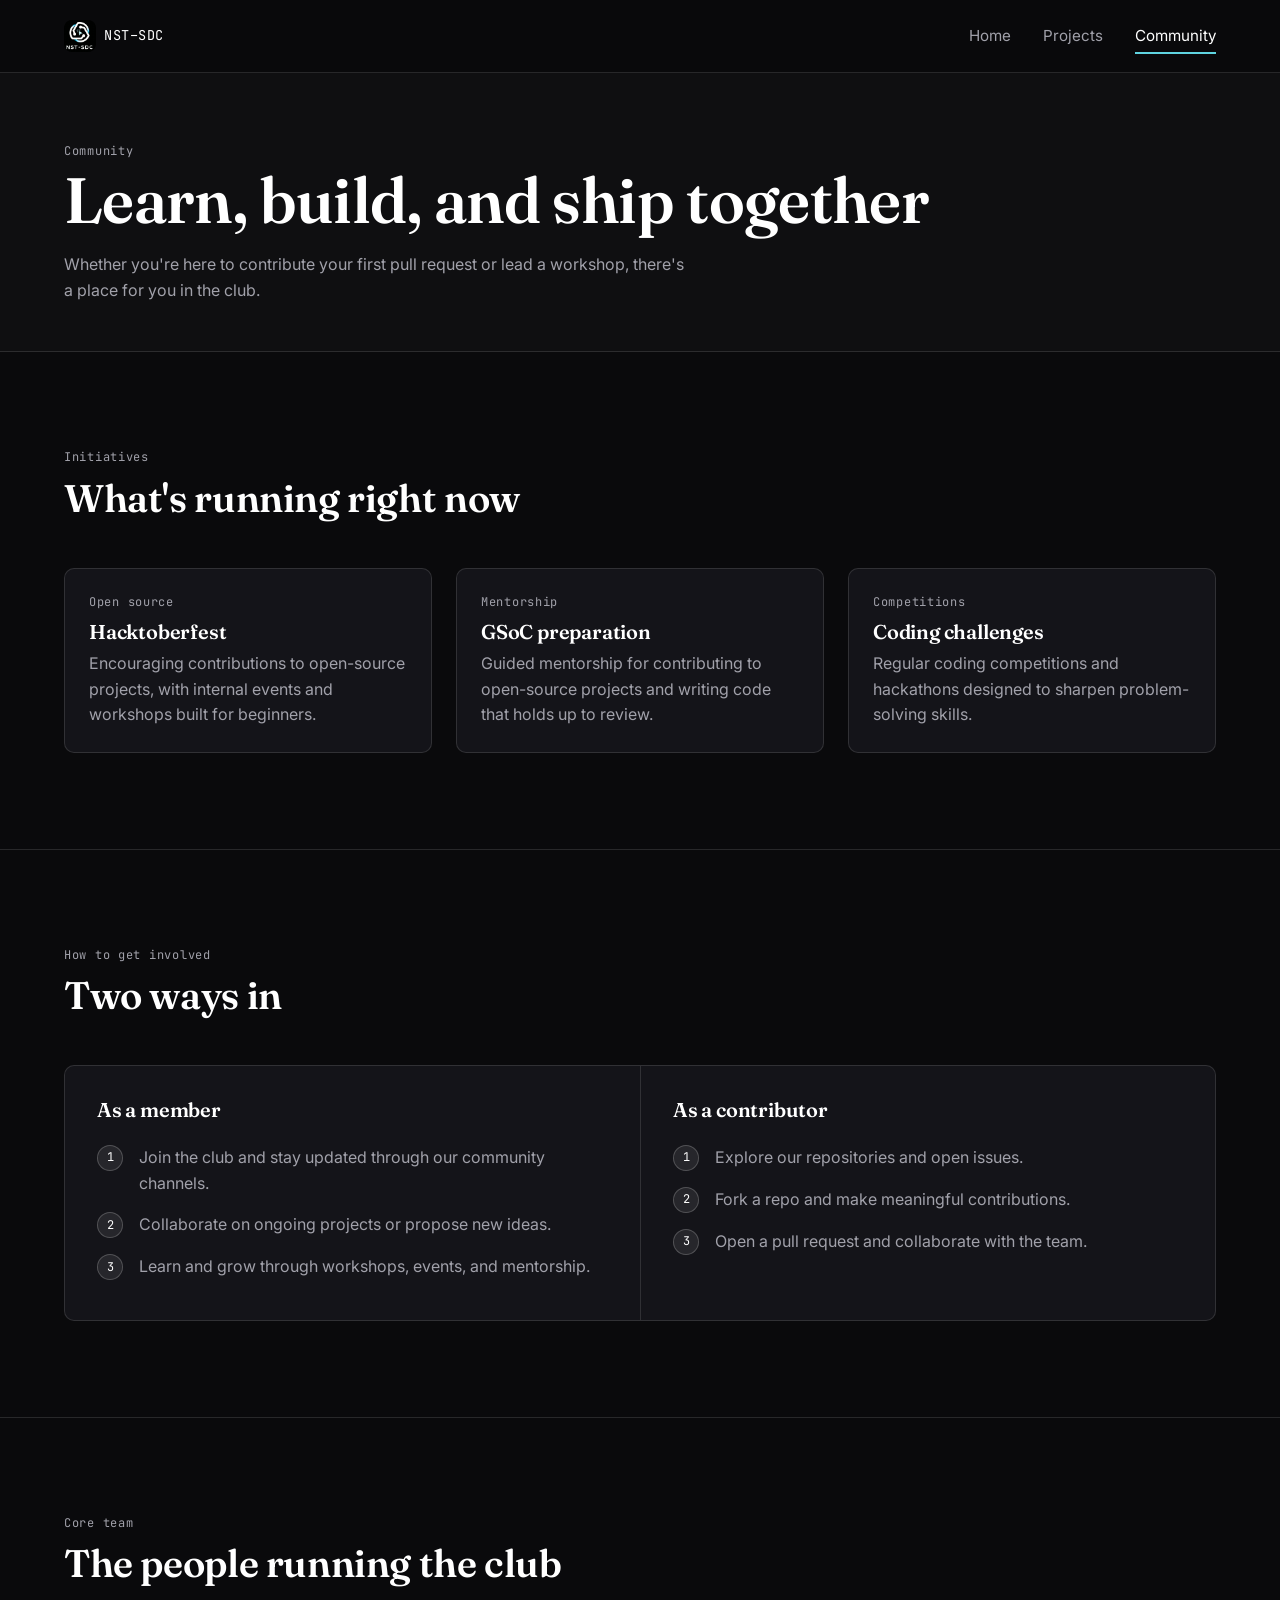
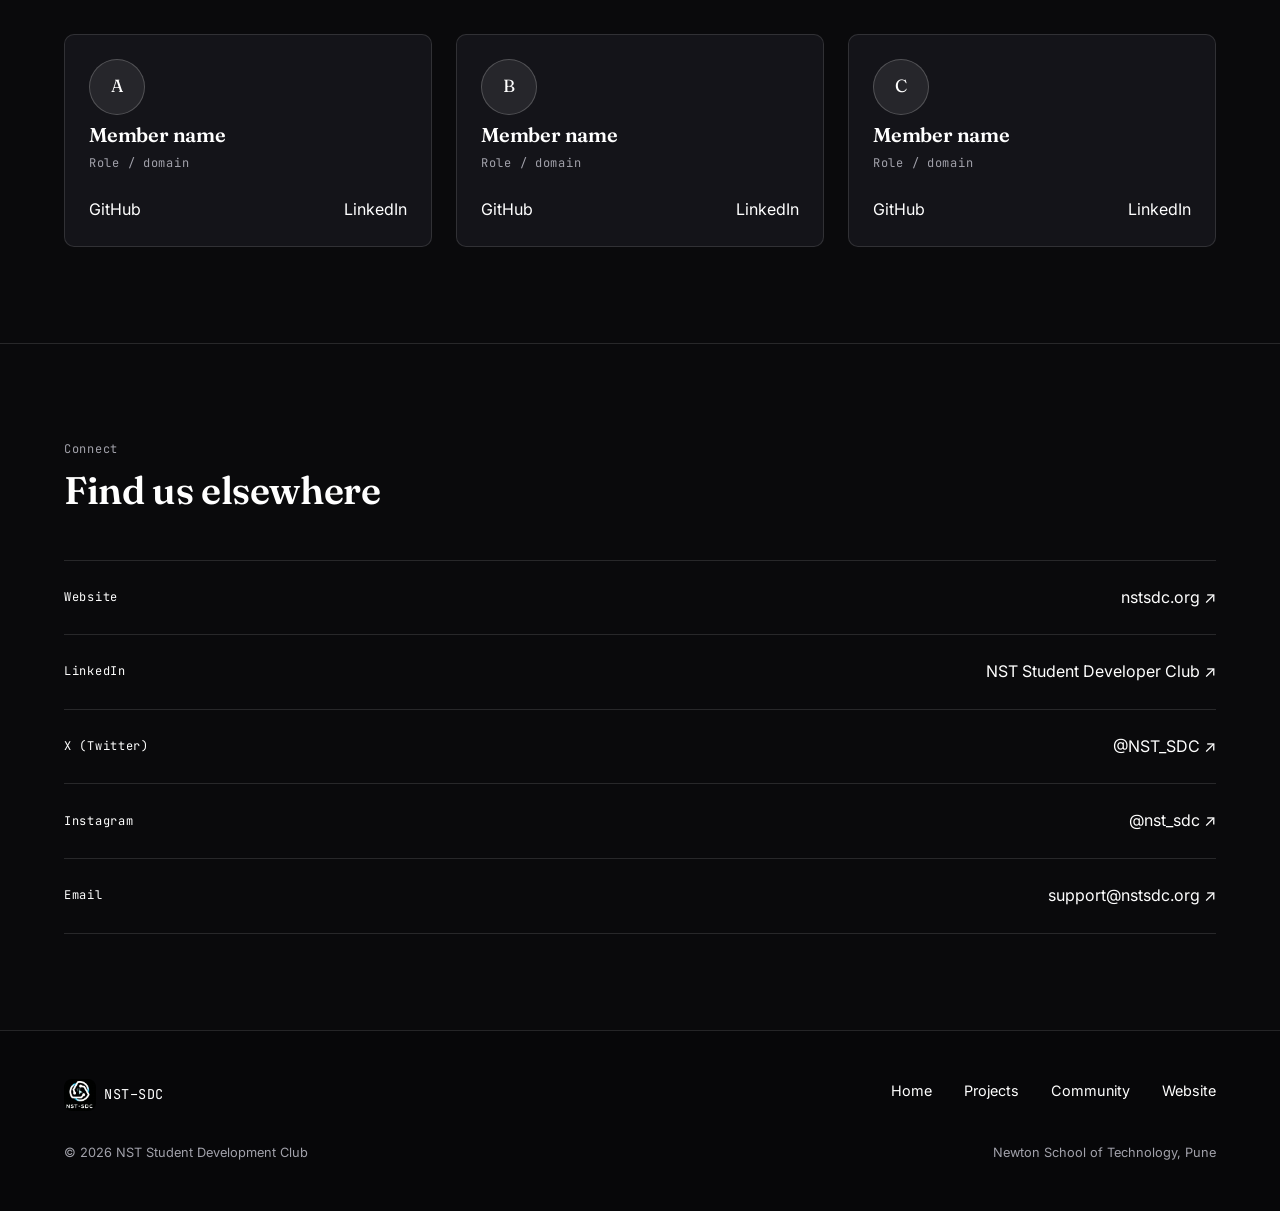
==== community.html @ cd5af642 "Base Website" ====
<!DOCTYPE html>
<html lang="en">
<head>
<meta charset="UTF-8">
<meta name="viewport" content="width=device-width, initial-scale=1.0">
<title>Community — NST-SDC</title>
<meta name="description" content="Join the NST Student Development Club — Hacktoberfest, GSoC prep, hackathons, and the people behind the club.">
<link rel="icon" href="assets/images/logo.png">
<link rel="preconnect" href="https://fonts.googleapis.com">
<link rel="preconnect" href="https://fonts.gstatic.com" crossorigin>
<link href="https://fonts.googleapis.com/css2?family=Fraunces:opsz,wght@9..144,500;9..144,600&family=Inter:wght@400;500;600&family=JetBrains+Mono:wght@400;500&display=swap" rel="stylesheet">
<link rel="stylesheet" href="css/variables.css">
<link rel="stylesheet" href="css/base.css">
<link rel="stylesheet" href="css/components.css">
<link rel="stylesheet" href="css/pages.css">
</head>
<body>

<header class="navbar">
  <div class="container">
    <a href="index.html" class="nav-brand">
      <img src="assets/images/logo.png" alt="NST-SDC logo">
      <span>NST&ndash;SDC</span>
    </a>
    <nav class="nav-links">
      <a href="index.html">Home</a>
      <a href="projects.html">Projects</a>
      <a href="community.html" aria-current="page">Community</a>
    </nav>
    <button class="nav-toggle" aria-label="Toggle menu" aria-expanded="false">
      <span></span>
    </button>
  </div>
</header>

<main>

  <div class="page-header">
    <div class="container">
      <span class="label">Community</span>
      <h1>Learn, build, and ship together</h1>
      <p style="margin-top:var(--space-3);">
        Whether you're here to contribute your first pull request or lead a workshop, there's a
        place for you in the club.
      </p>
    </div>
  </div>

  <!-- INITIATIVES -->
  <section id="initiatives">
    <div class="container">
      <div class="section-heading">
        <span class="label">Initiatives</span>
        <h2>What's running right now</h2>
      </div>
      <div class="grid-3">
        <div class="card">
          <span class="label">Open source</span>
          <h3>Hacktoberfest</h3>
          <p>Encouraging contributions to open-source projects, with internal events and workshops built for beginners.</p>
        </div>
        <div class="card">
          <span class="label">Mentorship</span>
          <h3>GSoC preparation</h3>
          <p>Guided mentorship for contributing to open-source projects and writing code that holds up to review.</p>
        </div>
        <div class="card">
          <span class="label">Competitions</span>
          <h3>Coding challenges</h3>
          <p>Regular coding competitions and hackathons designed to sharpen problem-solving skills.</p>
        </div>
      </div>
    </div>
  </section>

  <!-- HOW TO GET INVOLVED -->
  <section id="get-involved">
    <div class="container">
      <div class="section-heading">
        <span class="label">How to get involved</span>
        <h2>Two ways in</h2>
      </div>
      <div class="involve-columns">
        <div class="involve-col">
          <h3>As a member</h3>
          <ol>
            <li>Join the club and stay updated through our community channels.</li>
            <li>Collaborate on ongoing projects or propose new ideas.</li>
            <li>Learn and grow through workshops, events, and mentorship.</li>
          </ol>
        </div>
        <div class="involve-col">
          <h3>As a contributor</h3>
          <ol>
            <li>Explore our repositories and open issues.</li>
            <li>Fork a repo and make meaningful contributions.</li>
            <li>Open a pull request and collaborate with the team.</li>
          </ol>
        </div>
      </div>
    </div>
  </section>

  <!-- CORE TEAM (folded in from the former Members page) -->
  <section id="team">
    <div class="container">
      <div class="section-heading">
        <span class="label">Core team</span>
        <h2>The people running the club</h2>
      </div>
      <div class="grid-3">
        <div class="card team-card">
          <div class="team-avatar">A</div>
          <h3>Member name</h3>
          <span class="label">Role / domain</span>
          <div class="card-footer">
            <a href="#" aria-label="GitHub profile">GitHub</a>
            <a href="#" aria-label="LinkedIn profile">LinkedIn</a>
          </div>
        </div>
        <div class="card team-card">
          <div class="team-avatar">B</div>
          <h3>Member name</h3>
          <span class="label">Role / domain</span>
          <div class="card-footer">
            <a href="#" aria-label="GitHub profile">GitHub</a>
            <a href="#" aria-label="LinkedIn profile">LinkedIn</a>
          </div>
        </div>
        <div class="card team-card">
          <div class="team-avatar">C</div>
          <h3>Member name</h3>
          <span class="label">Role / domain</span>
          <div class="card-footer">
            <a href="#" aria-label="GitHub profile">GitHub</a>
            <a href="#" aria-label="LinkedIn profile">LinkedIn</a>
          </div>
        </div>
      </div>
    </div>
  </section>

  <!-- CONNECT -->
  <section id="connect" style="border-bottom:none;">
    <div class="container">
      <div class="section-heading">
        <span class="label">Connect</span>
        <h2>Find us elsewhere</h2>
      </div>
      <div class="connect-list">
        <div class="connect-row">
          <span class="label">Website</span>
          <a href="https://nstsdc.org">nstsdc.org &nearr;</a>
        </div>
        <div class="connect-row">
          <span class="label">LinkedIn</span>
          <a href="https://www.linkedin.com/company/nst-sdc/">NST Student Developer Club &nearr;</a>
        </div>
        <div class="connect-row">
          <span class="label">X (Twitter)</span>
          <a href="https://x.com/NSTSDC_">@NST_SDC &nearr;</a>
        </div>
        <div class="connect-row">
          <span class="label">Instagram</span>
          <a href="https://www.instagram.com/devclub.nst/">@nst_sdc &nearr;</a>
        </div>
        <div class="connect-row">
          <span class="label">Email</span>
          <a href="mailto:support@nstsdc.org">support@nstsdc.org &nearr;</a>
        </div>
      </div>
    </div>
  </section>

</main>

<footer class="site-footer">
  <div class="container">
    <div class="footer-top">
      <a href="index.html" class="nav-brand">
        <img src="assets/images/logo.png" alt="NST-SDC logo">
        <span>NST&ndash;SDC</span>
      </a>
      <nav class="footer-links">
        <a href="index.html">Home</a>
        <a href="projects.html">Projects</a>
        <a href="community.html">Community</a>
        <a href="https://nstsdc.org">Website</a>
      </nav>
    </div>
    <div class="footer-bottom">
      <span>&copy; 2026 NST Student Development Club</span>
      <span>Newton School of Technology, Pune</span>
    </div>
  </div>
</footer>

<script src="js/main.js"></script>
</body>
</html>
---- css/variables.css ----
:root {
  /* Color */
  --color-bg: #0a0a0c;
  --color-surface: #141419;
  --color-ink: #ffffff;
  --color-ink-soft: #a1a1aa;
  --color-border: rgba(255, 255, 255, 0.12);
  --color-invert-bg: #000000;
  --color-invert-ink: #ffffff;
  --color-accent: #5fd4e0; /* used sparingly, drawn from the club logo glow */

  /* Type */
  --font-display: "Fraunces", Georgia, "Times New Roman", serif;
  --font-body: "Inter", -apple-system, BlinkMacSystemFont, "Segoe UI", sans-serif;
  --font-label: "JetBrains Mono", "Courier New", monospace;

  /* Radius */
  --radius-card: 10px;
  --radius-tag: 4px;
  --radius-pill: 999px;

  /* Spacing scale */
  --space-1: 4px;
  --space-2: 8px;
  --space-3: 16px;
  --space-4: 24px;
  --space-5: 32px;
  --space-6: 48px;
  --space-7: 64px;
  --space-8: 96px;

  /* Layout */
  --container-width: 1200px;
  --container-pad: 24px;
  --border-thin: 1px solid var(--color-border);
}

@media (max-width: 640px) {
  :root {
    --container-pad: 16px;
    --space-8: 64px;
    --space-7: 48px;
  }
}
---- css/base.css ----
* {
  box-sizing: border-box;
  margin: 0;
  padding: 0;
}

html {
  scroll-behavior: smooth;
}

body {
  background: var(--color-bg);
  color: var(--color-ink);
  font-family: var(--font-body);
  font-size: 16px;
  line-height: 1.6;
  -webkit-font-smoothing: antialiased;
}

img {
  max-width: 100%;
  display: block;
}

a {
  color: inherit;
  text-decoration: none;
}

ul {
  list-style: none;
}

button {
  font: inherit;
  cursor: pointer;
}

h1, h2, h3 {
  font-family: var(--font-display);
  font-weight: 600;
  line-height: 1.15;
  letter-spacing: -0.01em;
}

h1 { font-size: clamp(2.5rem, 5vw, 4.25rem); }
h2 { font-size: clamp(1.75rem, 3vw, 2.5rem); }
h3 { font-size: 1.25rem; }

p {
  color: var(--color-ink-soft);
  max-width: 62ch;
}

.container {
  max-width: var(--container-width);
  margin: 0 auto;
  padding: 0 var(--container-pad);
}

.label {
  font-family: var(--font-label);
  font-size: 0.75rem;
  letter-spacing: 0.06em;
  color: var(--color-ink-soft);
}

section {
  padding: var(--space-8) 0;
  border-bottom: var(--border-thin);
}

section:last-of-type {
  border-bottom: none;
}

:focus-visible {
  outline: 2px solid var(--color-ink);
  outline-offset: 3px;
}

@media (prefers-reduced-motion: reduce) {
  *, *::before, *::after {
    animation-duration: 0.01ms !important;
    animation-iteration-count: 1 !important;
    transition-duration: 0.01ms !important;
    scroll-behavior: auto !important;
  }
}
---- css/components.css ----
/* ---------- Navbar ---------- */
.navbar {
  position: sticky;
  top: 0;
  z-index: 50;
  background: rgba(10, 10, 12, 0.85);
  backdrop-filter: blur(16px);
  -webkit-backdrop-filter: blur(16px);
  border-bottom: var(--border-thin);
}

.navbar .container {
  display: flex;
  align-items: center;
  justify-content: space-between;
  height: 72px;
}

.nav-brand {
  display: flex;
  align-items: center;
  gap: var(--space-2);
}

.nav-brand img {
  height: 32px;
  width: 32px;
  border-radius: 8px;
}

.nav-brand span {
  font-family: var(--font-label);
  font-size: 0.85rem;
  letter-spacing: 0.04em;
  color: var(--color-ink);
}

.nav-links {
  display: flex;
  gap: var(--space-5);
  font-size: 0.95rem;
}

.nav-links a {
  position: relative;
  padding: var(--space-1) 0;
}

.nav-links a[aria-current="page"] {
  color: var(--color-ink);
}

.nav-links a[aria-current="page"]::after {
  content: "";
  position: absolute;
  left: 0;
  right: 0;
  bottom: -2px;
  height: 2px;
  background: var(--color-accent);
}

.nav-links a:not([aria-current="page"]) {
  color: var(--color-ink-soft);
}

.nav-links a:hover {
  color: var(--color-ink);
}

.nav-toggle {
  display: none;
  background: none;
  border: var(--border-thin);
  border-radius: var(--radius-tag);
  width: 40px;
  height: 40px;
  align-items: center;
  justify-content: center;
}

.nav-toggle span,
.nav-toggle span::before,
.nav-toggle span::after {
  content: "";
  display: block;
  width: 18px;
  height: 2px;
  background: var(--color-ink);
  position: relative;
  transition: transform 0.2s ease, opacity 0.2s ease;
}

.nav-toggle span::before { position: absolute; top: -6px; }
.nav-toggle span::after { position: absolute; top: 6px; }

.navbar.is-open .nav-toggle span { background: transparent; }
.navbar.is-open .nav-toggle span::before { transform: translateY(6px) rotate(45deg); }
.navbar.is-open .nav-toggle span::after { transform: translateY(-6px) rotate(-45deg); }

/* ---------- Buttons ---------- */
.btn {
  display: inline-flex;
  align-items: center;
  gap: var(--space-2);
  padding: var(--space-3) var(--space-4);
  border-radius: var(--radius-pill);
  font-size: 0.95rem;
  font-weight: 500;
  border: var(--border-thin);
  transition: background 0.2s ease, color 0.2s ease, transform 0.2s ease, box-shadow 0.2s ease, border-color 0.2s ease;
}

.btn-primary {
  background: #ffffff;
  color: #0a0a0c;
  border-color: #ffffff;
}

.btn-primary:hover {
  background: #e4e4e7;
  transform: translateY(-2px);
  box-shadow: 0 4px 20px rgba(255, 255, 255, 0.2);
}

.btn-outline {
  background: transparent;
  color: var(--color-ink);
  border-color: rgba(255, 255, 255, 0.25);
}

.btn-outline:hover {
  background: rgba(255, 255, 255, 0.1);
  border-color: rgba(255, 255, 255, 0.5);
  color: var(--color-ink);
}

/* Glassmorphism Button */
.btn-glass {
  background: rgba(255, 255, 255, 0.08);
  backdrop-filter: blur(16px);
  -webkit-backdrop-filter: blur(16px);
  color: #ffffff !important;
  border: 1px solid rgba(255, 255, 255, 0.25);
  box-shadow: 0 8px 32px 0 rgba(0, 0, 0, 0.37), inset 0 1px 0 0 rgba(255, 255, 255, 0.2);
}

.btn-glass:hover {
  background: rgba(255, 255, 255, 0.18);
  border-color: rgba(255, 255, 255, 0.5);
  box-shadow: 0 8px 32px 0 rgba(95, 212, 224, 0.25), inset 0 1px 0 0 rgba(255, 255, 255, 0.4);
  transform: translateY(-2px);
  color: #ffffff !important;
}

/* ---------- Section heading ---------- */
.section-heading {
  max-width: 640px;
  margin-bottom: var(--space-6);
}

.section-heading .label {
  display: block;
  margin-bottom: var(--space-2);
}

.section-heading h2 {
  margin-bottom: var(--space-2);
}

/* ---------- Card ---------- */
.card {
  background: var(--color-surface);
  border: var(--border-thin);
  border-radius: var(--radius-card);
  padding: var(--space-4);
  display: flex;
  flex-direction: column;
  gap: var(--space-2);
}

.card h3 { margin-bottom: 0; }

.card-footer {
  margin-top: auto;
  display: flex;
  align-items: center;
  justify-content: space-between;
  padding-top: var(--space-3);
}

/* ---------- Tag ---------- */
.tag {
  display: inline-block;
  font-family: var(--font-label);
  font-size: 0.7rem;
  letter-spacing: 0.03em;
  border: var(--border-thin);
  border-radius: var(--radius-tag);
  padding: 3px 8px;
  color: var(--color-ink-soft);
}

.tag-row {
  display: flex;
  flex-wrap: wrap;
  gap: var(--space-2);
}

/* ---------- Feature block ---------- */
.feature-grid {
  display: grid;
  grid-template-columns: repeat(auto-fit, minmax(220px, 1fr));
  gap: var(--space-4);
}

.feature-block {
  border: var(--border-thin);
  border-radius: var(--radius-card);
  padding: var(--space-4);
  background: var(--color-surface);
}

.feature-block .label {
  display: block;
  margin-bottom: var(--space-3);
}

/* ---------- Stat block ---------- */
.stat-row {
  display: grid;
  grid-template-columns: repeat(auto-fit, minmax(160px, 1fr));
  gap: var(--space-4);
}

.stat-block {
  border-top: 2px solid var(--color-accent);
  padding-top: var(--space-2);
}

.stat-block strong {
  display: block;
  font-family: var(--font-display);
  font-size: 2.25rem;
  color: var(--color-ink);
}

/* ---------- Grids ---------- */
.grid-2 {
  display: grid;
  grid-template-columns: repeat(2, 1fr);
  gap: var(--space-5);
}

.grid-3 {
  display: grid;
  grid-template-columns: repeat(auto-fit, minmax(260px, 1fr));
  gap: var(--space-4);
}

/* ---------- Footer ---------- */
.site-footer {
  padding: var(--space-6) 0;
  border-top: var(--border-thin);
  background: #070709;
}

.footer-top {
  display: flex;
  justify-content: space-between;
  align-items: flex-start;
  gap: var(--space-5);
  flex-wrap: wrap;
  margin-bottom: var(--space-5);
}

.footer-links {
  display: flex;
  gap: var(--space-5);
  flex-wrap: wrap;
  font-size: 0.9rem;
}

.footer-bottom {
  display: flex;
  justify-content: space-between;
  gap: var(--space-3);
  font-size: 0.8rem;
  color: var(--color-ink-soft);
  flex-wrap: wrap;
}

@media (max-width: 860px) {
  .nav-links { display: none; }
  .nav-toggle { display: flex; }

  .navbar.is-open .nav-links {
    display: flex;
    flex-direction: column;
    position: absolute;
    top: 72px;
    left: 0;
    right: 0;
    background: rgba(10, 10, 12, 0.98);
    backdrop-filter: blur(16px);
    -webkit-backdrop-filter: blur(16px);
    border-bottom: var(--border-thin);
    padding: var(--space-4) var(--container-pad);
    gap: var(--space-3);
  }

  .grid-2 { grid-template-columns: 1fr; }
}
---- css/pages.css ----
/* ---------- Hero (LetterGlitch) ---------- */
.hero {
  position: relative;
  height: 92vh;
  min-height: 560px;
  background: var(--color-bg);
  border-bottom: var(--border-thin);
  overflow: hidden;
}

.hero-canvas {
  position: absolute;
  inset: 0;
  width: 100%;
  height: 100%;
  display: block;
}

.hero-vignette {
  position: absolute;
  inset: 0;
  pointer-events: none;
  background: radial-gradient(circle at center, rgba(10, 10, 12, 0.45) 0%, rgba(10, 10, 12, 0.85) 75%, rgba(10, 10, 12, 0.98) 100%);
}

.hero-content {
  position: relative;
  z-index: 2;
  height: 100%;
  display: flex;
  flex-direction: column;
  align-items: center;
  justify-content: center;
  text-align: center;
  padding: 0 var(--container-pad);
  color: #ffffff;
}

.hero-content .label {
  color: #ffffff;
  background: rgba(255, 255, 255, 0.12);
  border: 1px solid rgba(255, 255, 255, 0.25);
  padding: 6px 18px;
  border-radius: var(--radius-pill);
  backdrop-filter: blur(12px);
  -webkit-backdrop-filter: blur(12px);
  margin-bottom: var(--space-4);
  font-weight: 500;
  letter-spacing: 0.08em;
  text-shadow: 0 2px 4px rgba(0, 0, 0, 0.8);
  box-shadow: 0 4px 20px rgba(0, 0, 0, 0.4);
}

.hero-title {
  font-family: var(--font-display);
  font-size: clamp(2.5rem, 6vw, 4.75rem);
  line-height: 1.08;
  color: #ffffff !important;
  text-shadow: 0 4px 24px rgba(0, 0, 0, 0.95), 0 2px 8px rgba(0, 0, 0, 0.9);
  font-weight: 600;
}

.hero-title .line-2 {
  display: block;
  font-family: var(--font-label);
  font-size: clamp(0.95rem, 2.2vw, 1.25rem);
  letter-spacing: 0.1em;
  margin-top: var(--space-3);
  color: #ffffff !important;
  text-shadow: 0 2px 12px rgba(0, 0, 0, 0.95), 0 1px 4px rgba(0, 0, 0, 0.9);
  opacity: 1;
  font-weight: 500;
}

.hero-actions {
  display: flex;
  gap: var(--space-3);
  margin-top: var(--space-6);
  flex-wrap: wrap;
  justify-content: center;
}

.hero .btn-primary {
  background: #ffffff;
  color: #0a0a0c;
  border-color: #ffffff;
}

.hero .btn-primary:hover {
  background: #e4e4e7;
  color: #0a0a0c;
  box-shadow: 0 4px 24px rgba(255, 255, 255, 0.3);
}

.hero .btn-outline {
  color: #ffffff;
  border-color: rgba(255, 255, 255, 0.3);
}

.hero .btn-outline:hover {
  background: rgba(255, 255, 255, 0.15);
  color: #ffffff;
}

/* ---------- Page header (non-home pages) ---------- */
.page-header {
  padding: var(--space-7) 0 var(--space-6);
  border-bottom: var(--border-thin);
  background: rgba(255, 255, 255, 0.02);
}

.page-header .label { margin-bottom: var(--space-2); }

/* ---------- Community: involve columns ---------- */
.involve-columns {
  display: grid;
  grid-template-columns: 1fr 1fr;
  border: var(--border-thin);
  border-radius: var(--radius-card);
  overflow: hidden;
  background: var(--color-surface);
}

.involve-col {
  padding: var(--space-5);
}

.involve-col + .involve-col {
  border-left: var(--border-thin);
}

.involve-col ol {
  list-style: none;
  counter-reset: step;
  margin-top: var(--space-3);
}

.involve-col li {
  counter-increment: step;
  display: flex;
  gap: var(--space-3);
  padding: var(--space-2) 0;
  color: var(--color-ink-soft);
}

.involve-col li::before {
  content: counter(step);
  font-family: var(--font-label);
  font-size: 0.75rem;
  border: 1px solid rgba(255, 255, 255, 0.2);
  border-radius: 50%;
  width: 24px;
  height: 24px;
  flex: none;
  display: flex;
  align-items: center;
  justify-content: center;
  color: #ffffff;
  background: rgba(255, 255, 255, 0.08);
}

/* ---------- Team grid ---------- */
.team-card {
  text-align: left;
}

.team-avatar {
  width: 56px;
  height: 56px;
  border-radius: 50%;
  border: 1px solid rgba(255, 255, 255, 0.2);
  background: rgba(255, 255, 255, 0.08);
  color: #ffffff;
  display: flex;
  align-items: center;
  justify-content: center;
  font-family: var(--font-display);
  font-size: 1.1rem;
}

/* ---------- Connect list ---------- */
.connect-list {
  border-top: var(--border-thin);
}

.connect-row {
  display: flex;
  align-items: center;
  justify-content: space-between;
  padding: var(--space-4) 0;
  border-bottom: var(--border-thin);
  transition: background 0.2s ease;
}

.connect-row:hover {
  background: rgba(255, 255, 255, 0.02);
}

.connect-row .label { color: var(--color-ink); }

/* ---------- Projects filter ---------- */
.filter-row {
  display: flex;
  gap: var(--space-2);
  flex-wrap: wrap;
  margin-bottom: var(--space-6);
}

.filter-chip {
  font-family: var(--font-label);
  font-size: 0.75rem;
  padding: 6px 14px;
  border: 1px solid rgba(255, 255, 255, 0.15);
  border-radius: var(--radius-pill);
  background: rgba(255, 255, 255, 0.04);
  color: var(--color-ink-soft);
  cursor: pointer;
  transition: all 0.2s ease;
}

.filter-chip:hover {
  background: rgba(255, 255, 255, 0.1);
  color: #ffffff;
}

.filter-chip[aria-pressed="true"] {
  background: #ffffff;
  color: #0a0a0c;
  border-color: #ffffff;
}

@media (max-width: 720px) {
  .involve-columns { grid-template-columns: 1fr; }
  .involve-col + .involve-col { border-left: none; border-top: var(--border-thin); }
  .connect-row { flex-direction: column; align-items: flex-start; gap: var(--space-1); }
}
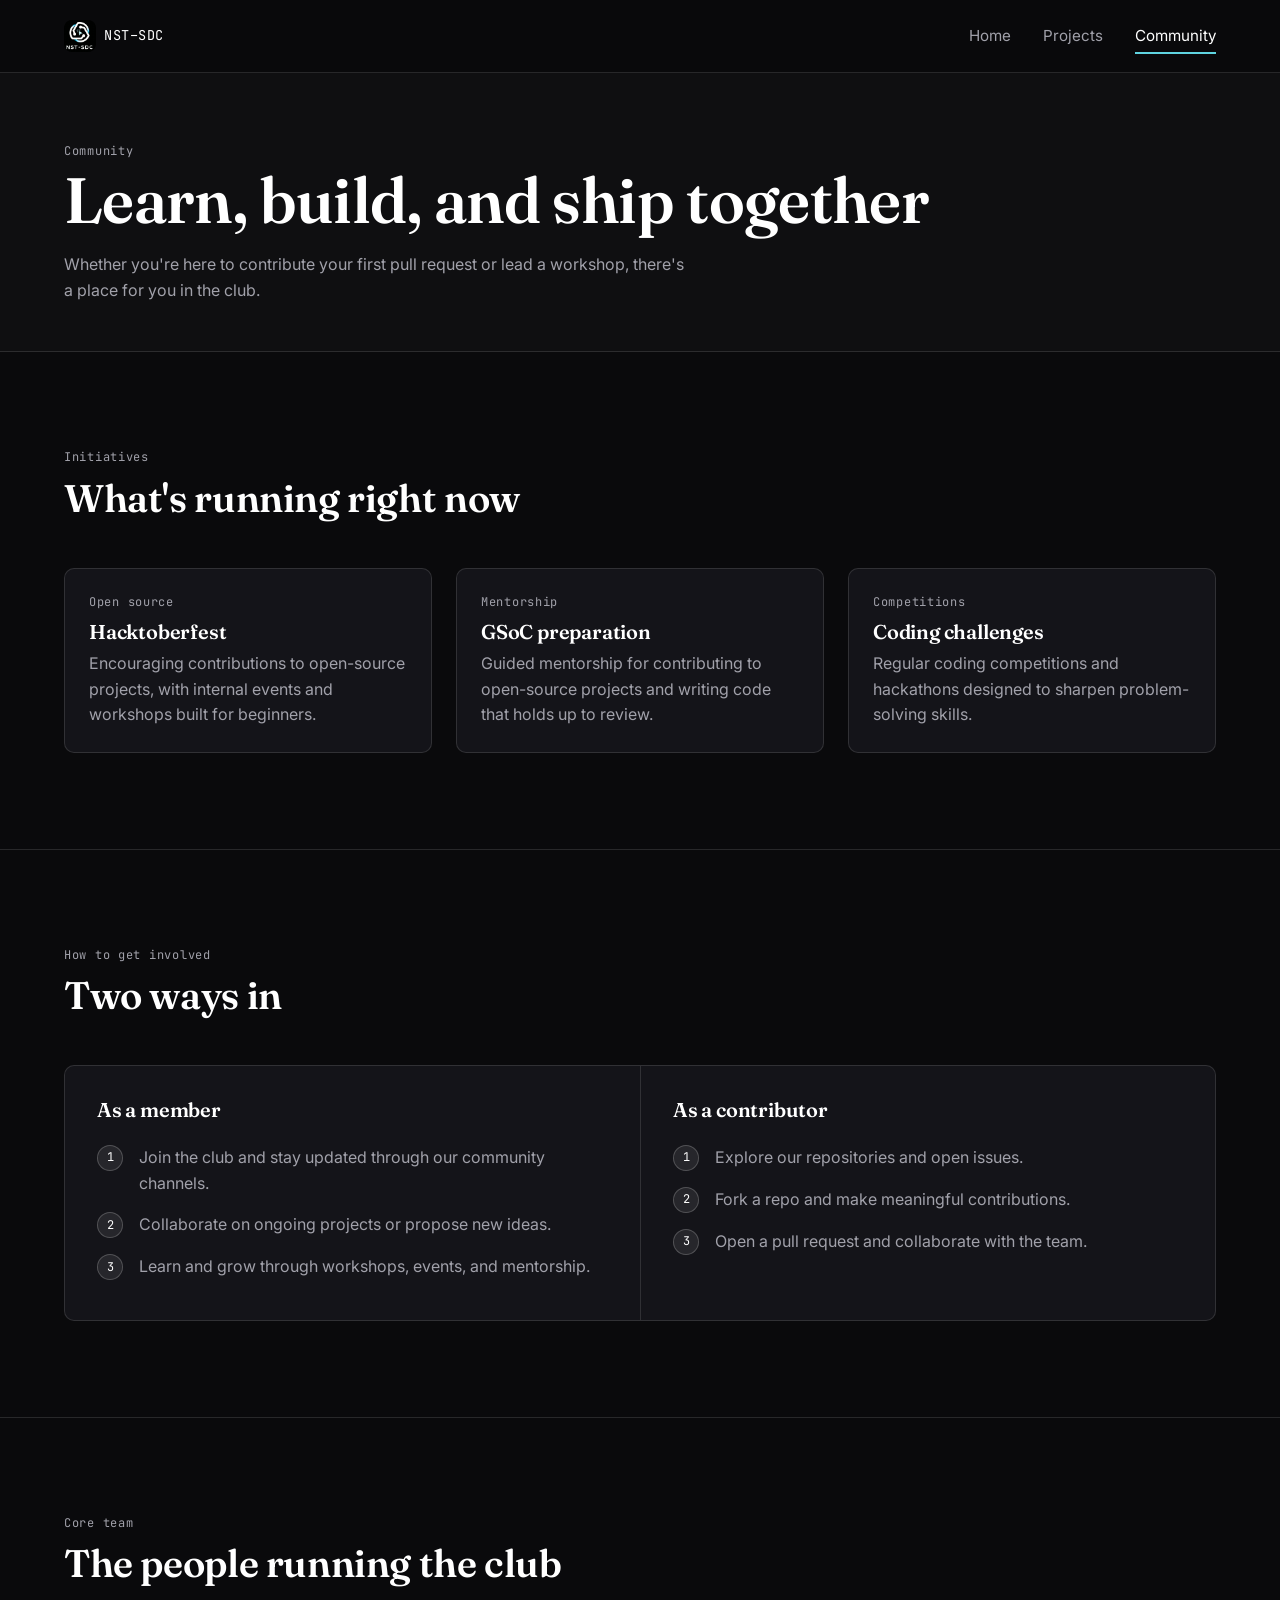
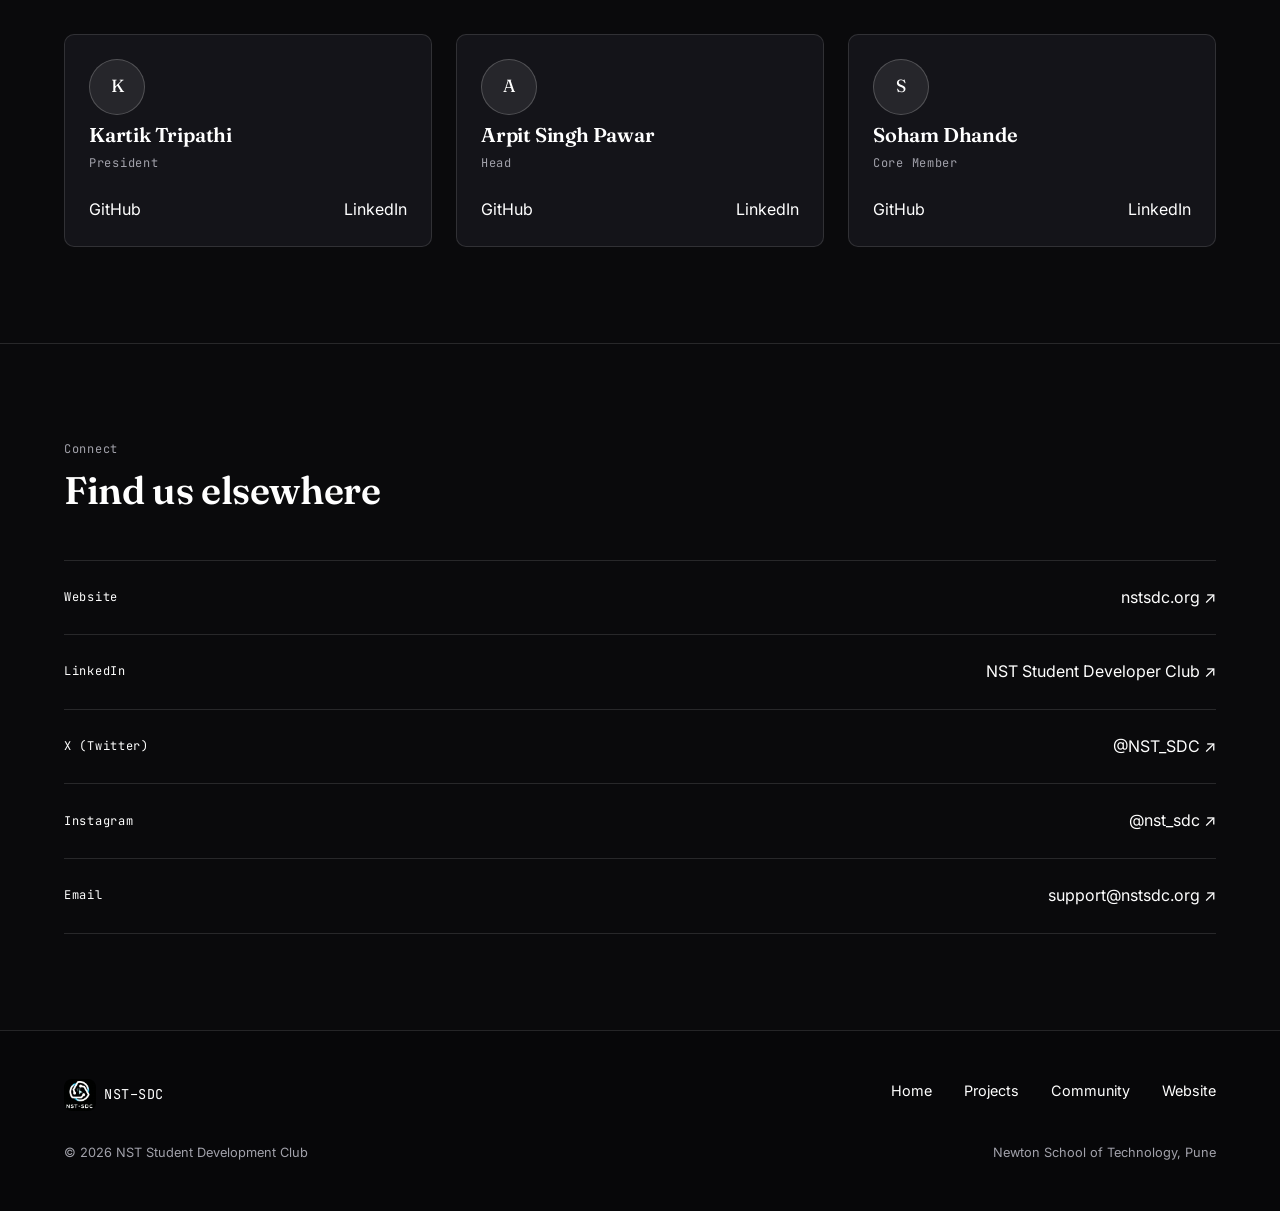
==== commit e0bdccfa: "Fixed Projects and Community page" ====
--- a/community.html
+++ b/community.html
@@ -110,27 +110,27 @@
       </div>
       <div class="grid-3">
         <div class="card team-card">
-          <div class="team-avatar">A</div>
-          <h3>Member name</h3>
-          <span class="label">Role / domain</span>
+          <div class="team-avatar">K</div>
+          <h3>Kartik Tripathi</h3>
+          <span class="label">President</span>
           <div class="card-footer">
             <a href="#" aria-label="GitHub profile">GitHub</a>
             <a href="#" aria-label="LinkedIn profile">LinkedIn</a>
           </div>
         </div>
         <div class="card team-card">
-          <div class="team-avatar">B</div>
-          <h3>Member name</h3>
-          <span class="label">Role / domain</span>
+          <div class="team-avatar">A</div>
+          <h3>Arpit Singh Pawar</h3>
+          <span class="label">Head</span>
           <div class="card-footer">
             <a href="#" aria-label="GitHub profile">GitHub</a>
             <a href="#" aria-label="LinkedIn profile">LinkedIn</a>
           </div>
         </div>
         <div class="card team-card">
-          <div class="team-avatar">C</div>
-          <h3>Member name</h3>
-          <span class="label">Role / domain</span>
+          <div class="team-avatar">S</div>
+          <h3>Soham Dhande</h3>
+          <span class="label">Core Member</span>
           <div class="card-footer">
             <a href="#" aria-label="GitHub profile">GitHub</a>
             <a href="#" aria-label="LinkedIn profile">LinkedIn</a>
